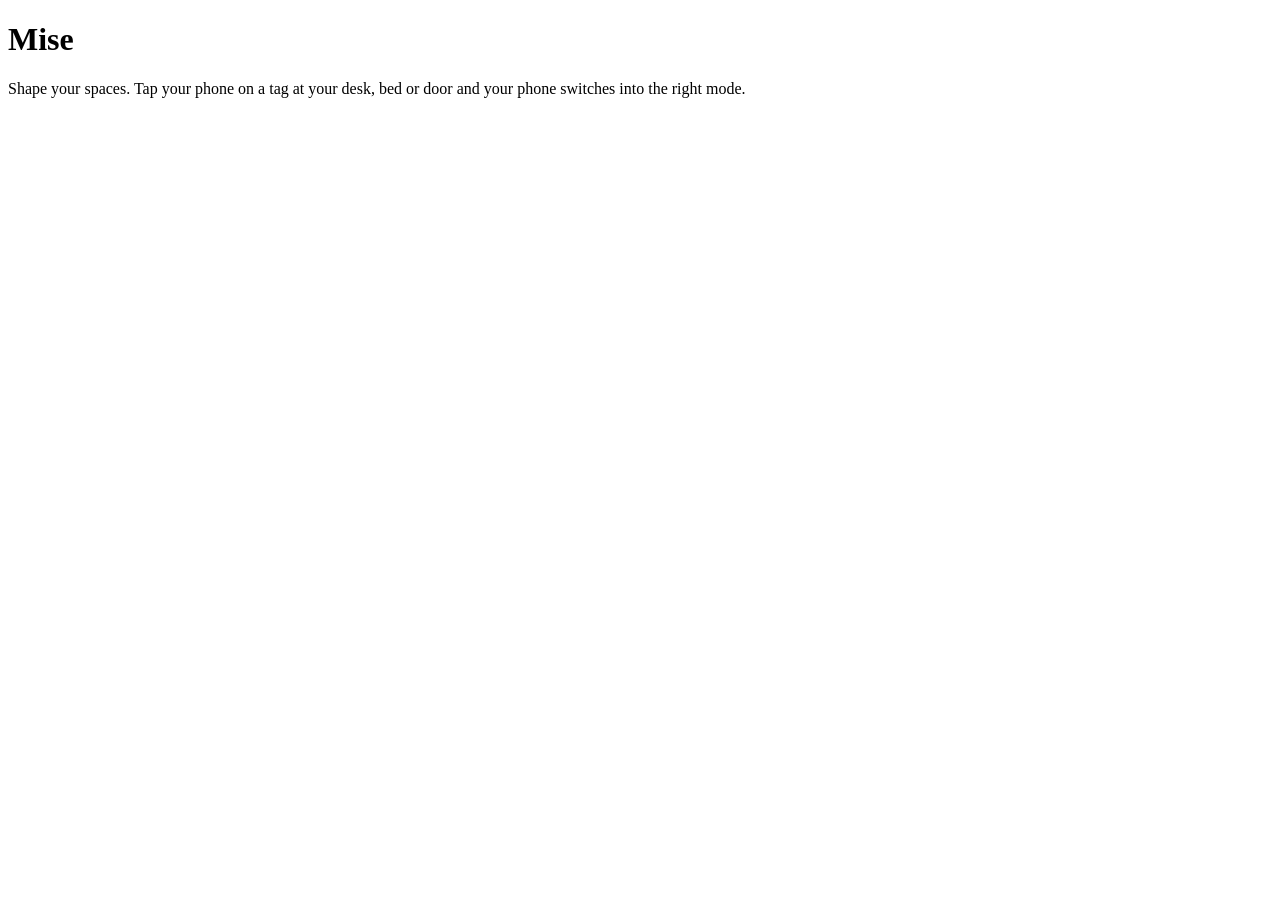
==== index.html @ 860fa3ba "Placeholder site for Mise Co-Authored-By: Claude Opus 5.5 <noreply@anthropic.com>" ====
<!doctype html>
<html lang="en"><head><meta charset="utf-8"><meta name="viewport" content="width=device-width,initial-scale=1">
<title>Mise: Shape your spaces</title></head>
<body><h1>Mise</h1><p>Shape your spaces. Tap your phone on a tag at your desk, bed or door and your phone switches into the right mode.</p></body></html>
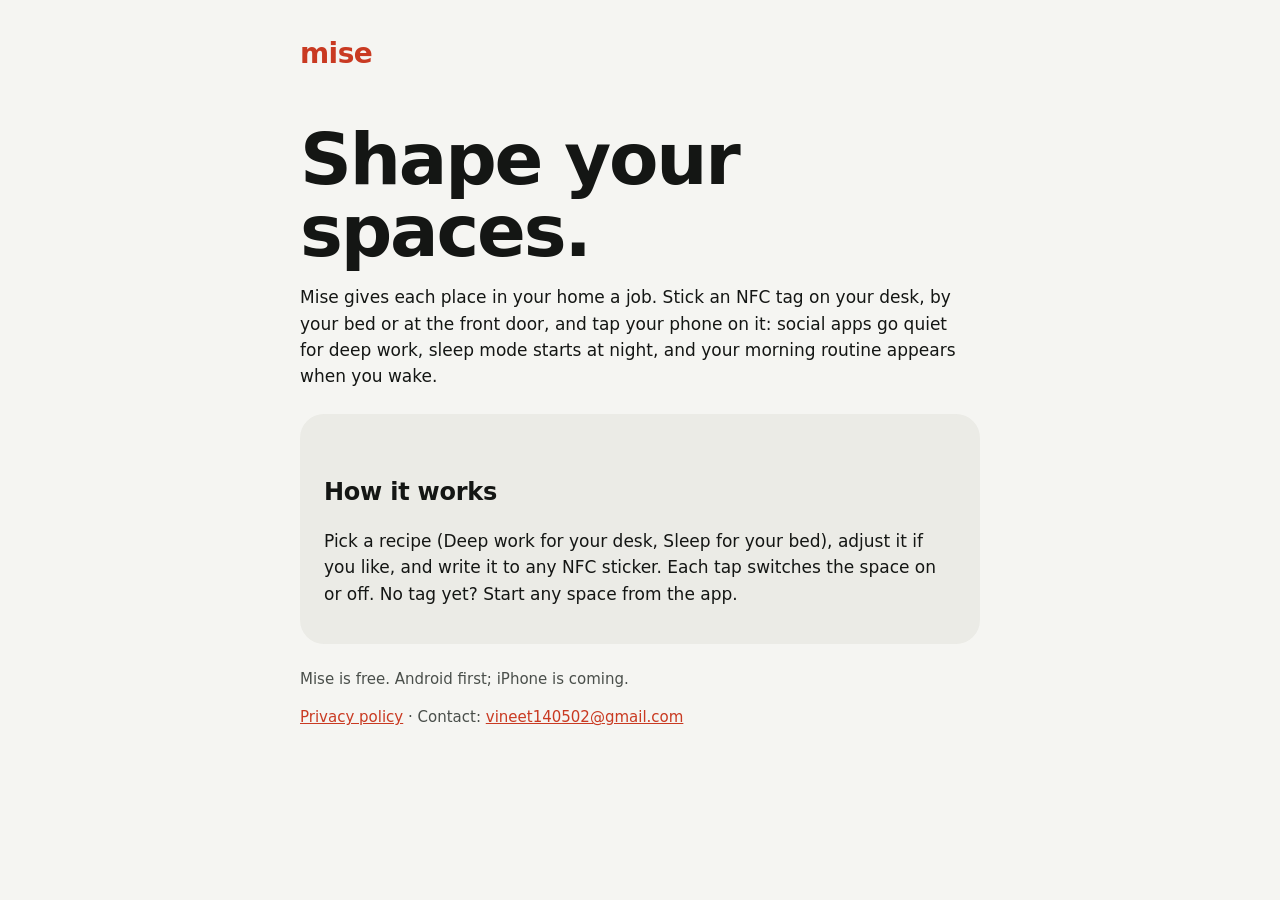
==== commit ad894043: "Mise home and privacy policy Co-Authored-By: Claude Opus 5.5 <noreply@anthropic.com>" ====
--- a/index.html
+++ b/index.html
@@ -1,4 +1,15 @@
 <!doctype html>
 <html lang="en"><head><meta charset="utf-8"><meta name="viewport" content="width=device-width,initial-scale=1">
-<title>Mise: Shape your spaces</title></head>
-<body><h1>Mise</h1><p>Shape your spaces. Tap your phone on a tag at your desk, bed or door and your phone switches into the right mode.</p></body></html>
+<title>Mise: Shape your spaces</title><link rel="stylesheet" href="style.css">
+<meta name="description" content="Tap a tag at your desk, bed or door. Your phone switches into the right mode."></head>
+<body><main>
+<a class="mark" href="/">mise</a>
+<h1>Shape your spaces.</h1>
+<p>Mise gives each place in your home a job. Stick an NFC tag on your desk, by your bed or at the front door, and tap your phone on it: social apps go quiet for deep work, sleep mode starts at night, and your morning routine appears when you wake.</p>
+<div class="panel">
+<h2>How it works</h2>
+<p>Pick a recipe (Deep work for your desk, Sleep for your bed), adjust it if you like, and write it to any NFC sticker. Each tap switches the space on or off. No tag yet? Start any space from the app.</p>
+</div>
+<p class="small">Mise is free. Android first; iPhone is coming.</p>
+<p class="small"><a href="privacy.html">Privacy policy</a> · Contact: <a href="mailto:vineet140502@gmail.com">vineet140502@gmail.com</a></p>
+</main></body></html>
--- a/style.css
+++ b/style.css
@@ -0,0 +1,12 @@
+:root { --base:#F5F5F2; --ink:#141614; --soft:#4A4F4B; --accent:#C93A22; --surface:#EBEBE6; }
+@media (prefers-color-scheme: dark) { :root { --base:#151716; --ink:#EDEDE8; --soft:#B4B8B4; --accent:#FF7A5C; --surface:#202321; } }
+* { box-sizing: border-box; }
+body { margin:0; background:var(--base); color:var(--ink); font:17px/1.55 system-ui, -apple-system, "Segoe UI", sans-serif; }
+main { max-width: 720px; margin: 0 auto; padding: 32px 20px 64px; }
+.mark { color: var(--accent); font-weight: 800; font-size: 28px; letter-spacing: -0.02em; text-decoration: none; }
+h1 { font-size: clamp(40px, 9vw, 72px); line-height: 1; letter-spacing: -0.03em; margin: 48px 0 16px; }
+h2 { font-size: 24px; margin: 40px 0 8px; letter-spacing: -0.01em; }
+p, li { max-width: 62ch; }
+.panel { background: var(--surface); border-radius: 24px; padding: 20px 24px; margin: 24px 0; }
+a { color: var(--accent); }
+.small { color: var(--soft); font-size: 15px; }
